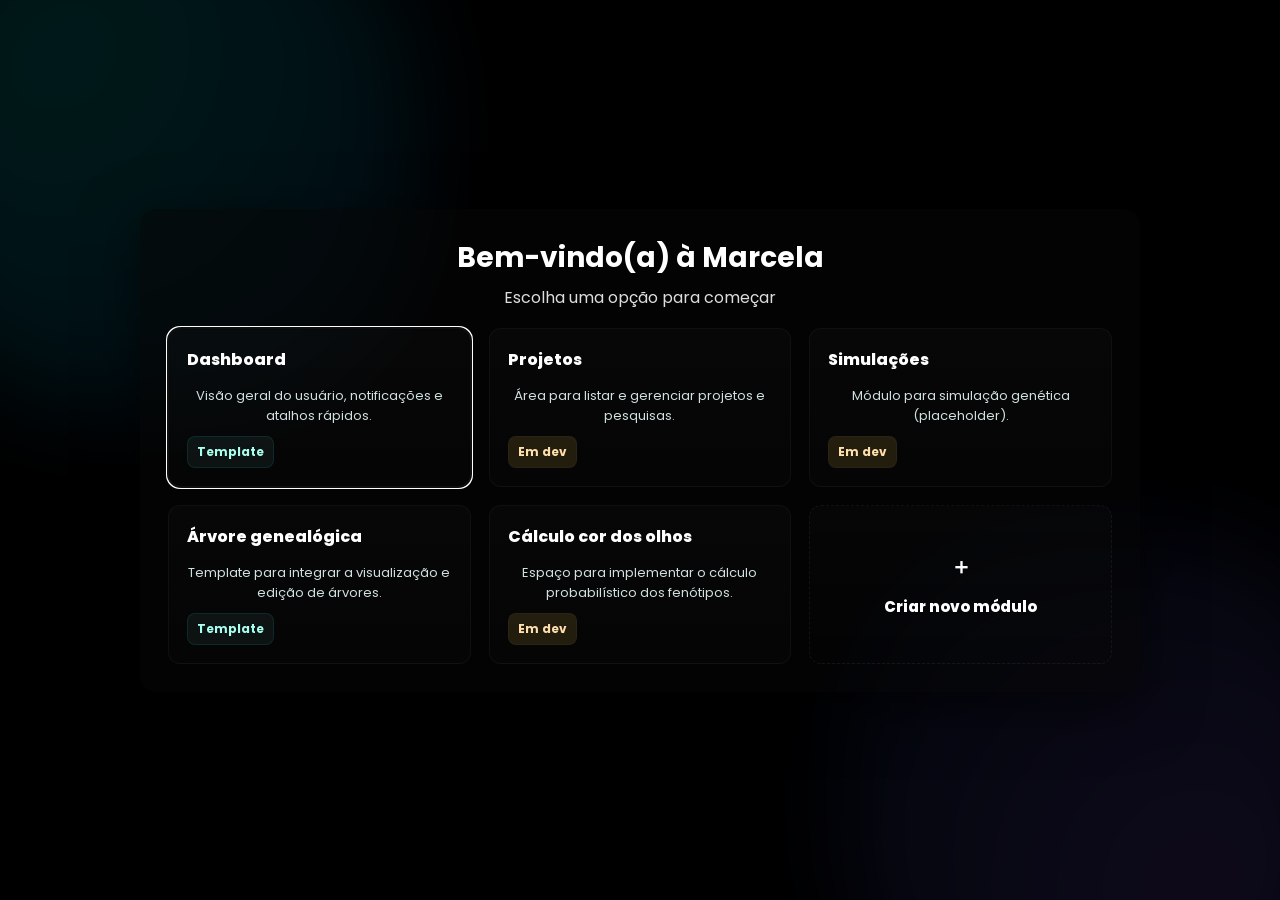
==== proj-3info2025-main/src/cadastro_menu_login/View/menu.html @ 59cb07f2 "daltonismo" ====
<!DOCTYPE html>
<html lang="pt-BR">
<head>
  <meta charset="utf-8" />
  <meta name="viewport" content="width=device-width,initial-scale=1" />
  <title>Marcela — Menu</title>

  <link href="https://fonts.googleapis.com/css2?family=Poppins:wght@400;600;700;800&display=swap" rel="stylesheet">
  <link rel="stylesheet" href="../../../public/css/styles.css">
</head>
<body id="page-menu">

  <!-- Top navigation bar (será ocultado pelo JS) -->
  <header class="topbar" id="topbar" role="navigation" aria-label="Navegação principal">
    <nav class="nav-inner" id="navInner">
      <a href="homescreen.html" class="nav-link">Sobre</a>
      <a href="homescreen.html" class="nav-link">Objetivo</a>
      <a href="homescreen.html" class="nav-link">Contato</a>
    </nav>
  </header>

  <!-- vídeo de fundo -->
  <div class="background-video" aria-hidden="true">
    <video autoplay loop muted playsinline>
        <source src="../../../public/img/fundo_da_tela.mp4" type="video/mp4" />
        Seu navegador não suporta reprodução de vídeo.
    </video>
  </div>

  <div class="overlay" aria-hidden="true"></div>

  <!-- MENU -->
  <main class="menu-screen" role="main" aria-label="Menu principal">
    <div class="menu-card" role="region" aria-labelledby="menuTitle">
      <header class="menu-header">
        <h2 id="menuTitle">Bem-vindo(a) à Marcela</h2>
        <p>Escolha uma opção para começar</p>
      </header>

      <nav class="menu-grid" aria-label="Opções do menu">
        <!-- Module placeholders: each group will replace href by their page -->
        <a class="module-card" href="dashboard.html" aria-label="Dashboard">
          <div class="mc-title">Dashboard</div>
          <div class="mc-desc">Visão geral do usuário, notificações e atalhos rápidos.</div>
          <div class="mc-meta">
            <span class="badge ready">Template</span>
          </div>
        </a>

        <a class="module-card" href="projetos.html" aria-label="Projetos">
          <div class="mc-title">Projetos</div>
          <div class="mc-desc">Área para listar e gerenciar projetos e pesquisas.</div>
          <div class="mc-meta">
            <span class="badge dev">Em dev</span>
          </div>
        </a>

        <a class="module-card" href="simulacoes.html" aria-label="Simulações">
          <div class="mc-title">Simulações</div>
          <div class="mc-desc">Módulo para simulação genética (placeholder).</div>
          <div class="mc-meta">
            <span class="badge dev">Em dev</span>
          </div>
        </a>

        <a class="module-card" href="arvore.html" aria-label="Árvore genealógica">
          <div class="mc-title">Árvore genealógica</div>
          <div class="mc-desc">Template para integrar a visualização e edição de árvores.</div>
          <div class="mc-meta">
            <span class="badge ready">Template</span>
          </div>
        </a>

        <a class="module-card" href="calc-olhos.html" aria-label="Cálculo cor dos olhos">
          <div class="mc-title">Cálculo cor dos olhos</div>
          <div class="mc-desc">Espaço para implementar o cálculo probabilístico dos fenótipos.</div>
          <div class="mc-meta">
            <span class="badge dev">Em dev</span>
          </div>
        </a>

        <!-- Create new module CTA -->
        <a class="module-card module-create" href="novo-modulo.html" aria-label="Criar novo módulo">
          <div style="font-size:22px;">＋</div>
          <div>Criar novo módulo</div>
        </a>
      </nav>
    </div>
  </main>

  <script src="../../../public/script/app.js"></script>
</body>
</html>
---- proj-3info2025-main/public/css/styles.css ----
/* Reset padrão */
* { margin:0; padding:0; box-sizing:border-box; }
html,body { height:100%; }

/* Fonte e cores */
body {
  font-family: 'Poppins', sans-serif;
  color:#fff;
  background:#000;
  -webkit-font-smoothing:antialiased;
  -moz-osx-font-smoothing:grayscale;
  overflow-x:hidden;
}

/* vídeo de fundo */
.background-video { position: fixed; inset:0; z-index:-2; overflow:hidden; }
.background-video video { width:100%; height:100%; object-fit:cover; display:block; }

/* overlay */
.overlay { position: fixed; inset:0; background: rgba(0,0,0,0.45); z-index:-1; backdrop-filter: blur(0.4px); }

/* topbar */
.topbar {
  position: fixed; top:0; left:0; right:0; z-index:3;
  display:flex; justify-content:center; padding:18px 24px;
  background: rgba(0,0,0,0.35);
  backdrop-filter: blur(6px);
  transition: transform 260ms ease, opacity 260ms ease, visibility 260ms;
}
.nav-inner { display:flex; gap:48px; align-items:center; }
.nav-link {
  color:#fff; text-decoration:none; font-weight:700; font-size:20px; line-height:36px;
  transition: color 160ms ease, transform 160ms;
}
.nav-link:hover { color:#1CECE7; transform: translateY(-2px); }

/* link do site (aparece apenas visualmente no home) */
.website-link {
  position:absolute; right:28px; bottom:22px; font-weight:700; font-size:20px; z-index:2;
  transition: transform 260ms ease, opacity 260ms ease, visibility 260ms;
}

/* Classe adicionada via JS para ocultar UI (com transição suave) */
body.hide-ui .topbar {
  opacity: 0;
  transform: translateY(-8px);
  pointer-events: none;
  visibility: hidden;
}
body.hide-ui .website-link {
  opacity: 0;
  transform: translateY(8px);
  pointer-events: none;
  visibility: hidden;
}

/* ---------- HOMESCREEN / HERO ---------- */
.hero-screen {
  position: relative;
  min-height: 100vh;
  display:flex; align-items:center; justify-content:center; text-align:center;
  padding:40px 20px; z-index:2;
}
.hero { max-width:920px; width:100%; padding-top:40px; }
.title {
  font-weight:800; line-height:0.95; margin-bottom:18px;
  font-size: clamp(64px, 12vw, 131px); letter-spacing:-2px;
  text-shadow: 0 6px 20px rgba(0,0,0,0.6);
}
.subtitle {
  font-weight:700; font-size:clamp(16px,2.2vw,24px); line-height:1.6; margin-bottom:28px;
  max-width:600px; margin-left:auto; margin-right:auto; text-shadow: 0 4px 18px rgba(0,0,0,0.55);
}
.enter-button {
  display:inline-block; width:219px; height:56px; line-height:52px; border-radius:28px;
  background:#1CECE7; color:#fff; font-weight:700; font-size:20px; text-decoration:none;
  border:2px solid rgba(0,0,0,0.45); box-shadow: 0 4px 0 rgba(0,0,0,0.25);
  transition: transform 160ms ease, box-shadow 160ms; margin:0 auto;
}
.enter-button:hover { transform:translateY(-3px); box-shadow: 0 8px 18px rgba(0,0,0,0.25); }

/* ---------- CADASTRO ---------- */
.register-screen {
  position: relative;
  min-height: 100vh;
  display:flex; align-items:center; justify-content:center; text-align:left;
  padding:40px 20px; z-index:4;
  background: linear-gradient(to bottom right, rgba(0,0,0,0.2), rgba(0,0,0,0.45));
}
.register-wrapper {
  width: min(1100px, 94%);
  display:grid; grid-template-columns: 1fr 380px; gap:36px; align-items:start; padding:32px;
}
.form-card {
  background: rgba(10,10,10,0.55); border-radius:16px; padding:22px;
  box-shadow:0 10px 40px rgba(0,0,0,0.6); backdrop-filter: blur(6px);
}
.form-header h2 { font-size:28px; margin-bottom:6px; }
.form-header p { color:#e6e6e6; margin-bottom:8px; font-size:14px; }
.form-header .micro { margin-top:6px; color:#dfeff1; font-size:13px; opacity:0.9; }

/* inputs estéticos */
.row { margin-bottom:12px; }
.row label { display:block; font-weight:600; font-size:13px; margin-bottom:6px; color:#ddd; }
input, textarea {
  width:100%; padding:10px 12px; font-size:15px; border-radius:8px; border:1px solid rgba(255,255,255,0.08);
  background: rgba(255,255,255,0.02); color:#fff; outline:none;
}
input:focus, textarea:focus { box-shadow: 0 6px 18px rgba(0,0,0,0.45); border-color: rgba(28,236,231,0.9); }
.two-cols { display:flex; gap:12px; }
.two-cols > div { flex:1; }
.info-card { background: rgba(10,10,10,0.45); padding:20px; border-radius:12px; text-align:left; box-shadow:0 8px 30px rgba(0,0,0,0.45); }

/* botões como links */
.form-actions { display:flex; justify-content:flex-end; gap:12px; margin-top:6px; }
.btn { padding:10px 18px; border-radius:10px; font-weight:700; cursor:pointer; text-decoration:none; display:inline-flex; align-items:center; justify-content:center; }
.btn.ghost { background: transparent; color:#fff; border:1px solid rgba(255,255,255,0.12); }
.btn.primary { background:#1CECE7; color:#000; border:2px solid rgba(0,0,0,0.15); }

/* ---------- MENU ---------- */
.menu-screen {
  position: relative;
  min-height: 100vh;
  display:flex; align-items:center; justify-content:center; text-align:center;
  padding:60px 20px; z-index:5;
}
.menu-card {
  width: min(1000px, 94%);
  background: rgba(6,6,6,0.55); border-radius:16px; padding:28px; box-shadow: 0 14px 60px rgba(0,0,0,0.6);
}
.menu-header h2 { font-size:28px; margin-bottom:6px; }
.menu-header p { color:#ddd; margin-bottom:18px; }

/* grid de opções */
.menu-grid {
  display:grid;
  grid-template-columns: repeat(3, 1fr);
  gap:18px;
  margin-top: 12px;
}
.menu-item {
  display:flex; flex-direction:column; gap:12px; align-items:center; justify-content:center;
  padding:20px; border-radius:12px; text-decoration:none; color:#fff;
  background: linear-gradient(180deg, rgba(255,255,255,0.02), rgba(255,255,255,0.01));
  border: 1px solid rgba(255,255,255,0.04);
  transition: transform 180ms ease, box-shadow 180ms;
}
.menu-item:hover { transform: translateY(-6px); box-shadow: 0 18px 50px rgba(0,0,0,0.5); }
.mi-icon { font-size:30px; }
.mi-text { font-weight:700; margin-top:4px; }

/* ===== Distinção visual por página (usar body id's existentes) ===== */

/* variáveis base */
:root{
  --accent: #1CECE7;
  --card-bg: rgba(10,10,10,0.55);
}

/* ------------------ CADASTRO: fundo focado, blob suave + DNA decorative ------------------ */
body#page-cadastro .overlay {
  /* mais escuro para aumentar foco no form */
  background: linear-gradient(180deg, rgba(0,0,0,0.62), rgba(0,0,0,0.68));
}

/* posiciona e estiliza o SVG/shape decorativo (inserir SVG na página) */
.bg-decor {
  position: absolute;
  pointer-events: none;
  z-index: -1;
  opacity: 0.10;
  filter: blur(28px) saturate(120%);
  transform: translate3d(-8%, -10%, 0);
  width: 720px;
  height: 720px;
}

/* deixa o cartão do form mais nítido e com foco */
body#page-cadastro .form-card{
  border: 1px solid rgba(255,255,255,0.04);
  box-shadow: 0 18px 50px rgba(0,0,0,0.65), inset 0 -2px 20px rgba(255,255,255,0.02);
}

/* pequena dica textual (microcopy) abaixo do título do cadastro */
body#page-cadastro .form-header .micro {
  font-size: 13px;
  color: #dfeff1;
  opacity: 0.85;
  margin-top: 6px;
}

/* ------------------ MENU: fundo mais leve, blobs animados, lobby de módulos ------------------ */
body#page-menu .overlay{
  /* deixar transparente + leve cor do accent */
  background: linear-gradient(120deg, rgba(0,0,0,0.22), rgba(0,0,0,0.32));
  backdrop-filter: blur(2px);
}

/* animated radial blobs in menu (pseudo-elements) */
body#page-menu .overlay::before,
body#page-menu .overlay::after {
  content: "";
  position: absolute;
  z-index: -1;
  pointer-events: none;
  width: 520px;
  height: 520px;
  border-radius: 40%;
  filter: blur(50px) saturate(120%);
  opacity: 0.12;
  transform: translate3d(0,0,0);
}
body#page-menu .overlay::before {
  background: radial-gradient(circle at 30% 30%, rgba(28,236,231,0.9), rgba(28,132,236,0.6));
  left: -8%;
  top: -12%;
  animation: floatA 10s ease-in-out infinite;
}
body#page-menu .overlay::after {
  background: radial-gradient(circle at 70% 70%, rgba(136,99,255,0.9), rgba(28,132,236,0.35));
  right: -6%;
  bottom: -16%;
  animation: floatB 12s ease-in-out infinite;
}
@keyframes floatA {
  0% { transform: translateY(0) rotate(0deg) scale(1); }
  50% { transform: translateY(-16px) rotate(8deg) scale(1.04); }
  100% { transform: translateY(0) rotate(0deg) scale(1); }
}
@keyframes floatB {
  0% { transform: translateY(0) rotate(0deg) scale(1); }
  50% { transform: translateY(12px) rotate(-6deg) scale(0.98); }
  100% { transform: translateY(0) rotate(0deg) scale(1); }
}

/* ---------- LOBBY MODULE CARDS (templates para equipes) ---------- */
.module-card {
  display:flex;
  flex-direction:column;
  gap:10px;
  padding:18px;
  border-radius:12px;
  text-decoration:none;
  color: #fff;
  background: linear-gradient(180deg, rgba(255,255,255,0.02), rgba(255,255,255,0.01));
  border: 1px solid rgba(255,255,255,0.04);
  transition: transform 180ms ease, box-shadow 180ms ease, border-color 160ms;
  min-height: 120px;
  align-items:flex-start;
}
.module-card:hover {
  transform: translateY(-8px);
  box-shadow: 0 22px 60px rgba(0,0,0,0.55);
  border-color: rgba(28,236,231,0.16);
}
.module-card .mc-title { font-weight:800; font-size:16px; }
.module-card .mc-desc { font-size:13px; opacity:0.9; margin-top:4px; color:#e6f7f7; }
.module-card .mc-meta { margin-top:auto; display:flex; gap:8px; align-items:center; }

/* badge states */
.badge {
  font-size:12px; padding:6px 9px; border-radius:8px; font-weight:700;
  background: rgba(255,255,255,0.04);
  color: #fff;
  border: 1px solid rgba(255,255,255,0.03);
}
.badge.dev { background: rgba(255,200,80,0.12); color: #FFDFAE; }
.badge.ready { background: rgba(144, 255, 230, 0.06); color: #A8FFEF; border-color: rgba(28,236,231,0.1); }

/* "new module" card visual (call to action) */
.module-create {
  display:flex;
  align-items:center; justify-content:center;
  gap:12px; font-weight:800; font-size:15px;
  border-style: dashed;
  border-color: rgba(255,255,255,0.06);
  background: linear-gradient(180deg, rgba(255,255,255,0.015), rgba(255,255,255,0.005));
}

/* Responsividade: módulo em colunas adaptáveis */
@media (max-width: 980px) {
  .menu-grid { grid-template-columns: repeat(2, 1fr); gap:14px; }
}
@media (max-width: 640px) {
  .menu-grid { grid-template-columns: 1fr; }
  .nav-inner { gap:20px; }
  .title { font-size: clamp(48px, 14vw, 90px); }
  .enter-button { width:180px; height:48px; line-height:44px; font-size:18px; }
}
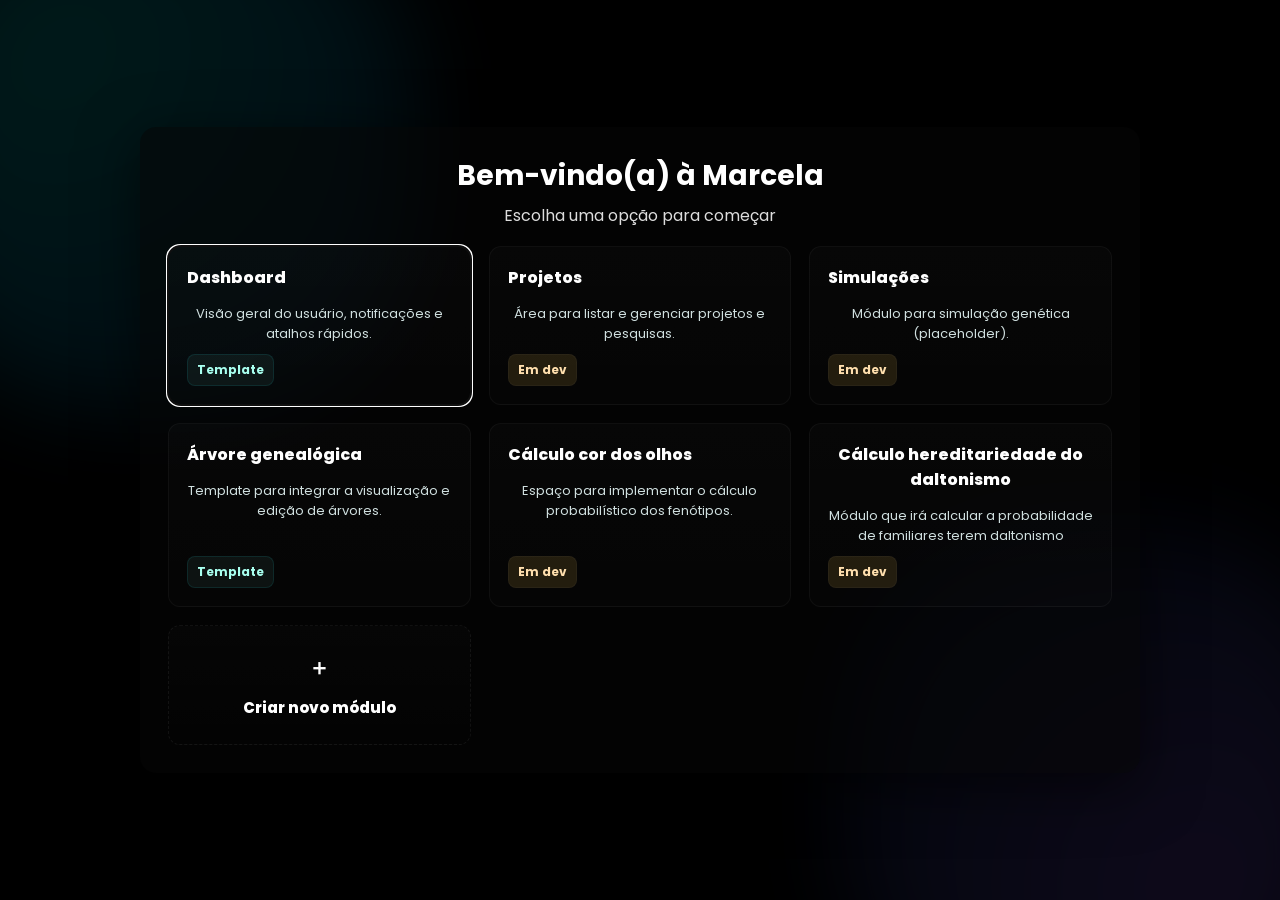
==== commit 61e21d45: "daltonismo" ====
--- a/proj-3info2025-main/src/cadastro_menu_login/View/menu.html
+++ b/proj-3info2025-main/src/cadastro_menu_login/View/menu.html
@@ -79,6 +79,14 @@
           </div>
         </a>
 
+        <a class="module-card" href="../../daltonismo/View/daltonismo.html" aria-label="Cálculo hereditariedade do daltonismo">
+          <div class="mc-title">Cálculo hereditariedade do daltonismo</div>
+          <div class="mc-desc">Módulo que irá calcular a probabilidade de familiares terem daltonismo</div>
+          <div class="mc-meta">
+            <span class="badge dev">Em dev</span>
+          </div>
+        </a>
+
         <!-- Create new module CTA -->
         <a class="module-card module-create" href="novo-modulo.html" aria-label="Criar novo módulo">
           <div style="font-size:22px;">＋</div>
